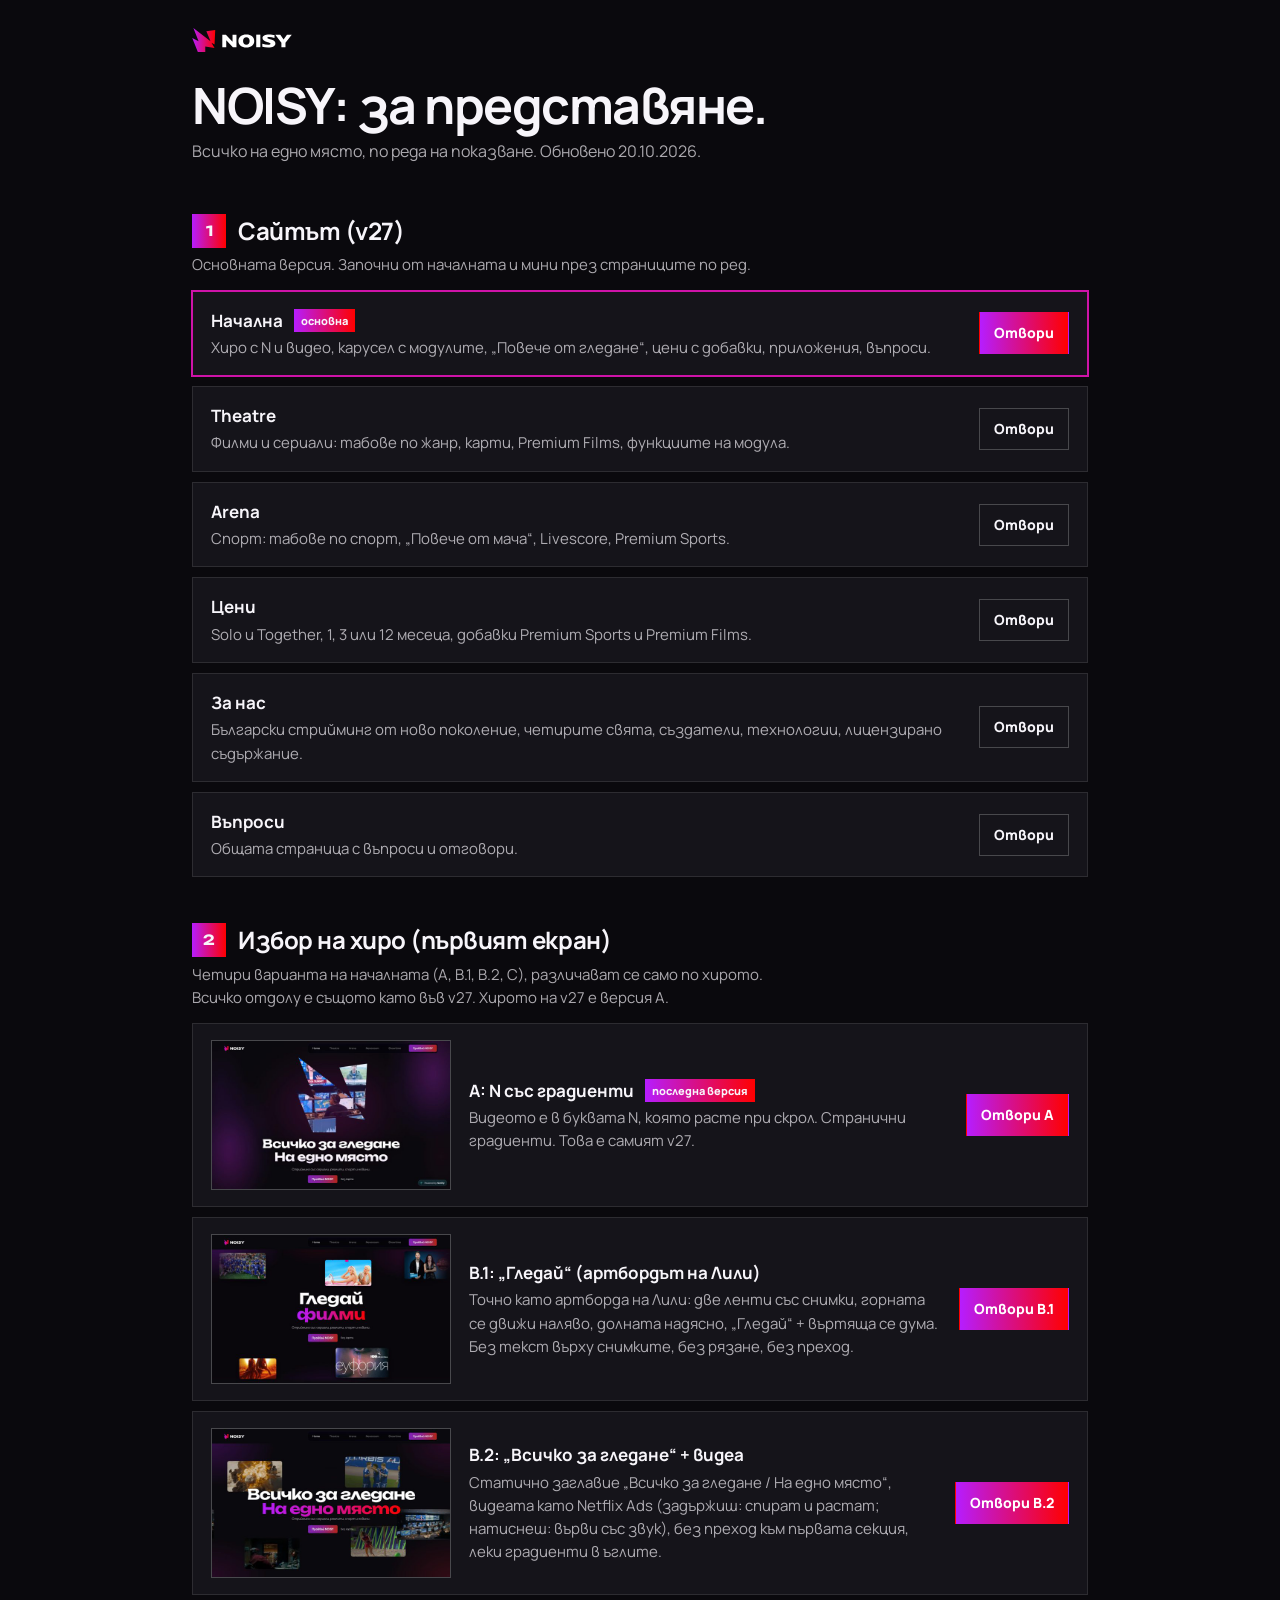
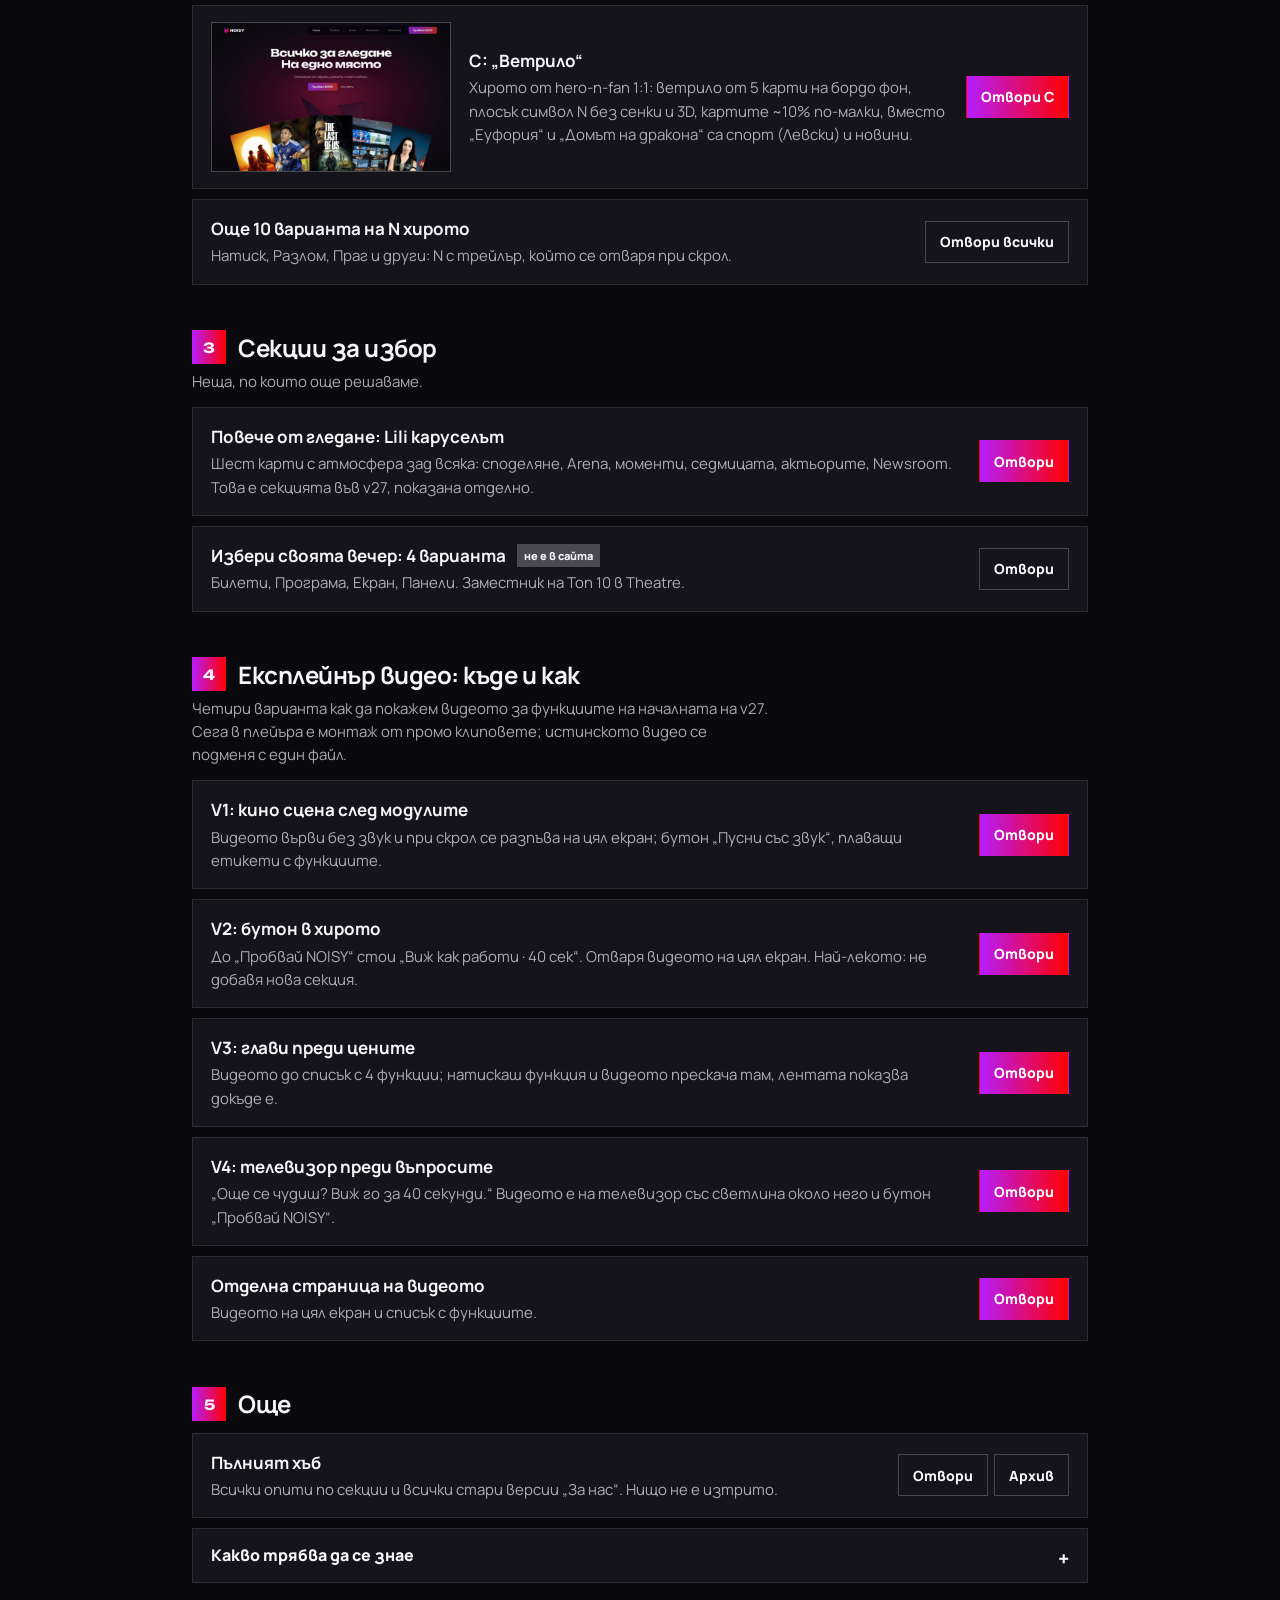
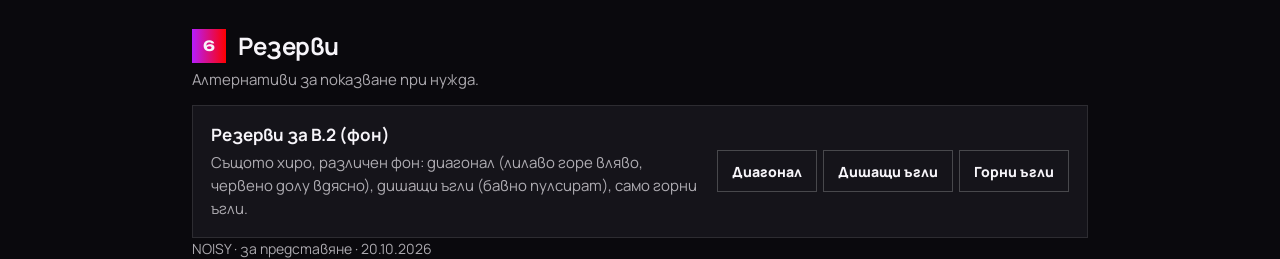
==== index.html @ 697de51c "NOISY hub" ====
<!doctype html>
<html lang="bg"><head><meta charset="utf-8"><meta name="viewport" content="width=device-width,initial-scale=1">
<title>NOISY · за представяне</title><meta name="robots" content="noindex,nofollow"><meta name="theme-color" content="#0A090D"><link rel="icon" type="image/svg+xml" href="assets/symbol.svg">
<link rel="preconnect" href="https://fonts.googleapis.com"><link rel="preconnect" href="https://fonts.gstatic.com" crossorigin><link href="https://fonts.googleapis.com/css2?family=Manrope:wght@400;500;600;700;800&family=Unbounded:wght@700&display=swap" rel="stylesheet">
<style>
:root{--bg:#0A090D;--card:#15141a;--ink:#F7F5FA;--mute:rgba(247,245,250,.68);--line:rgba(255,255,255,.1);--line2:rgba(255,255,255,.22);--spectrum:linear-gradient(90deg,#B61DFF,#CE13A8 33%,#FF0000);color-scheme:dark}
*{box-sizing:border-box}html{-webkit-text-size-adjust:100%;scroll-behavior:smooth}
body{margin:0;background:var(--bg);color:var(--ink);font:16px/1.55 Manrope,system-ui,sans-serif;-webkit-font-smoothing:antialiased}
a{color:inherit}.w{max-width:960px;margin:0 auto;padding:0 16px}@media(min-width:768px){.w{padding:0 32px}}
header{padding:28px 0 4px}header img{height:24px}
h1{font-size:clamp(30px,5vw,50px);line-height:1.05;letter-spacing:-.03em;margin:20px 0 8px}
.lead{color:var(--mute);max-width:60ch;margin:0}
section{padding:44px 0 0}
h2{font-size:24px;letter-spacing:-.02em;margin:0 0 4px;display:flex;align-items:center;gap:12px}
h2 .n{display:grid;place-items:center;width:34px;height:34px;flex:none;background:var(--spectrum);font:700 14px Unbounded,sans-serif}
.sub{color:var(--mute);margin:0 0 14px;max-width:64ch;font-size:15px}
.it{display:grid;gap:8px 18px;padding:16px 18px;background:var(--card);border:1px solid var(--line);margin-top:10px}
@media(min-width:760px){.it{grid-template-columns:1fr auto;align-items:center}}
.it b{font-size:17px}.it p{margin:2px 0 0;color:var(--mute);font-size:15px}
.it .go{display:flex;flex-wrap:wrap;gap:6px}
.it .go a,.btn{text-decoration:none;font-size:14px;font-weight:800;min-height:42px;display:inline-flex;align-items:center;padding:0 14px;border:1px solid var(--line2);white-space:nowrap}
.it .go a:hover,.btn:hover{background:#fff;color:#0A090D}
.it .go a.pri{background:var(--spectrum);border-color:transparent;color:#fff}
.it.main{border-color:#CE13A8;box-shadow:0 0 0 1px #CE13A8}
.tag{display:inline-block;font-size:11px;font-weight:800;padding:3px 7px;margin-left:8px;vertical-align:2px;background:var(--spectrum)}
.tag.g{background:#1F7A4D}.tag.x{background:#4a4950}
.three{display:grid;gap:10px;margin-top:10px}@media(min-width:760px){.three{grid-template-columns:repeat(2,1fr)}}@media(min-width:1000px){.three{grid-template-columns:repeat(4,1fr)}}
.three .it{margin-top:0;display:flex;flex-direction:column;justify-content:space-between;gap:14px}
.three .it .go{width:100%}.three .it .go a{flex:1;justify-content:center}
details{margin-top:10px;border:1px solid var(--line);background:var(--card)}summary{cursor:pointer;padding:14px 18px;font-weight:800;list-style:none}summary::-webkit-details-marker{display:none}summary::after{content:"+";float:right;font-size:20px}details[open] summary::after{content:"–"}
details .in{padding:0 18px 16px;color:var(--mute);font-size:15px}details .in li{margin:6px 0}
footer{padding:48px 0 72px;color:var(--mute);font-size:14px;display:flex;flex-wrap:wrap;gap:8px}
.opt{grid-template-columns:1fr!important}.opt .th{width:100%;height:auto;aspect-ratio:16/10;object-fit:cover;border:1px solid var(--line2)}@media(min-width:760px){.opt{grid-template-columns:240px 1fr auto!important}}</style></head><body>
<header><div class="w"><img src="assets/logo.svg" alt="NOISY" width="100" height="24">
<h1>NOISY: за представяне.</h1>
<p class="lead">Всичко на едно място, по реда на показване. Обновено 20.10.2026. </p></div></header>
<main class="w">

<section><h2><span class="n">1</span>Сайтът (v27)</h2><p class="sub">Основната версия. Започни от началната и мини през страниците по ред.</p>
<div class="it main"><div><b>Начална <span class="tag">основна</span></b><p>Хиро с N и видео, карусел с модулите, „Повече от гледане“, цени с добавки, приложения, въпроси.</p></div><div class="go"><a class="pri" href="https://noisy-v27.vercel.app/" target="_blank" rel="noopener">Отвори</a></div></div>
<div class="it"><div><b>Theatre</b><p>Филми и сериали: табове по жанр, карти, Premium Films, функциите на модула.</p></div><div class="go"><a href="https://noisy-v27.vercel.app/theatre.html" target="_blank" rel="noopener">Отвори</a></div></div>
<div class="it"><div><b>Arena</b><p>Спорт: табове по спорт, „Повече от мача“, Livescore, Premium Sports.</p></div><div class="go"><a href="https://noisy-v27.vercel.app/arena.html" target="_blank" rel="noopener">Отвори</a></div></div>
<div class="it"><div><b>Цени</b><p>Solo и Together, 1, 3 или 12 месеца, добавки Premium Sports и Premium Films.</p></div><div class="go"><a href="https://noisy-v27.vercel.app/ceni.html" target="_blank" rel="noopener">Отвори</a></div></div>
<div class="it"><div><b>За нас</b><p>Български стрийминг от ново поколение, четирите свята, създатели, технологии, лицензирано съдържание.</p></div><div class="go"><a href="https://noisy-v27.vercel.app/about.html" target="_blank" rel="noopener">Отвори</a></div></div>
<div class="it"><div><b>Въпроси</b><p>Общата страница с въпроси и отговори.</p></div><div class="go"><a href="https://noisy-v27.vercel.app/faq.html" target="_blank" rel="noopener">Отвори</a></div></div>
</section>

<section><h2><span class="n">2</span>Избор на хиро (първият екран)</h2><p class="sub">Четири варианта на началната (A, B.1, B.2, C), различават се само по хирото. Всичко отдолу е същото като във v27. Хирото на v27 е версия A.</p>
<div class="it opt"><img class="th" src="assets/opt-a.jpg?v=4" alt="" width="320" height="200" loading="lazy"><div><b>A: N със градиенти <span class="tag">последна версия</span></b><p>Видеото е в буквата N, която расте при скрол. Странични градиенти. Това е самият v27.</p></div><div class="go"><a class="pri" href="https://noisy-v27.vercel.app/" target="_blank" rel="noopener">Отвори A</a></div></div>
<div class="it opt"><img class="th" src="assets/opt-b1.jpg?v=4" alt="" width="320" height="200" loading="lazy"><div><b>B.1: „Гледай“ (артбордът на Лили)</b><p>Точно като артборда на Лили: две ленти със снимки, горната се движи наляво, долната надясно, „Гледай“ + въртяща се дума. Без текст върху снимките, без рязане, без преход.</p></div><div class="go"><a class="pri" href="https://noisy-home-b.vercel.app/" target="_blank" rel="noopener">Отвори B.1</a></div></div>
<div class="it opt"><img class="th" src="assets/opt-b2.jpg?v=4" alt="" width="320" height="200" loading="lazy"><div><b>B.2: „Всичко за гледане“ + видеа</b><p>Статично заглавие „Всичко за гледане / На едно място“, видеата като Netflix Ads (задържиш: спират и растат; натиснеш: върви със звук), без преход към първата секция, леки градиенти в ъглите.</p></div><div class="go"><a class="pri" href="https://noisy-home-b.vercel.app/b2.html" target="_blank" rel="noopener">Отвори B.2</a></div></div>
<div class="it opt"><img class="th" src="assets/opt-c.jpg?v=4" alt="" width="320" height="200" loading="lazy"><div><b>C: „Ветрило“</b><p>Хирото от hero-n-fan 1:1: ветрило от 5 карти на бордо фон, плосък символ N без сенки и 3D, картите ~10% по-малки, вместо „Еуфория“ и „Домът на дракона“ са спорт (Левски) и новини.</p></div><div class="go"><a class="pri" href="https://noisy-home-c.vercel.app/" target="_blank" rel="noopener">Отвори C</a></div></div>
<div class="it"><div><b>Още 10 варианта на N хирото</b><p>Натиск, Разлом, Праг и други: N с трейлър, който се отваря при скрол.</p></div><div class="go"><a href="https://noisy-hero-n.vercel.app/" target="_blank" rel="noopener">Отвори всички</a></div></div>
</section>

<section><h2><span class="n">3</span>Секции за избор</h2><p class="sub">Неща, по които още решаваме.</p>
<div class="it"><div><b>Повече от гледане: Lili каруселът</b><p>Шест карти с атмосфера зад всяка: споделяне, Arena, моменти, седмицата, актьорите, Newsroom. Това е секцията във v27, показана отделно.</p></div><div class="go"><a class="pri" href="https://noisy-lili-fx.vercel.app/gradients.html" target="_blank" rel="noopener">Отвори</a></div></div>
<div class="it"><div><b>Избери своята вечер: 4 варианта <span class="tag x">не е в сайта</span></b><p>Билети, Програма, Екран, Панели. Заместник на Топ 10 в Theatre.</p></div><div class="go"><a href="https://noisy-evening-variants.vercel.app/" target="_blank" rel="noopener">Отвори</a></div></div>
</section>

<section><h2><span class="n">4</span>Експлейнър видео: къде и как</h2><p class="sub">Четири варианта как да покажем видеото за функциите на началната на v27. Сега в плейъра е монтаж от промо клиповете; истинското видео се подменя с един файл.</p>
<div class="it"><div><b>V1: кино сцена след модулите</b><p>Видеото върви без звук и при скрол се разпъва на цял екран; бутон „Пусни със звук“, плаващи етикети с функциите.</p></div><div class="go"><a class="pri" href="https://noisy-v27.vercel.app/home-video.html" target="_blank" rel="noopener">Отвори</a></div></div>
<div class="it"><div><b>V2: бутон в хирото</b><p>До „Пробвай NOISY“ стои „Виж как работи · 40 сек“. Отваря видеото на цял екран. Най-лекото: не добавя нова секция.</p></div><div class="go"><a class="pri" href="https://noisy-v27.vercel.app/video-v2.html" target="_blank" rel="noopener">Отвори</a></div></div>
<div class="it"><div><b>V3: глави преди цените</b><p>Видеото до списък с 4 функции; натискаш функция и видеото прескача там, лентата показва докъде е.</p></div><div class="go"><a class="pri" href="https://noisy-v27.vercel.app/video-v3.html" target="_blank" rel="noopener">Отвори</a></div></div>
<div class="it"><div><b>V4: телевизор преди въпросите</b><p>„Още се чудиш? Виж го за 40 секунди.“ Видеото е на телевизор със светлина около него и бутон „Пробвай NOISY“.</p></div><div class="go"><a class="pri" href="https://noisy-v27.vercel.app/video-v4.html" target="_blank" rel="noopener">Отвори</a></div></div>
<div class="it"><div><b>Отделна страница на видеото</b><p>Видеото на цял екран и списък с функциите.</p></div><div class="go"><a class="pri" href="https://noisy-v27.vercel.app/video.html" target="_blank" rel="noopener">Отвори</a></div></div>
</section>
<section><h2><span class="n">5</span>Още</h2>
<div class="it"><div><b>Пълният хъб</b><p>Всички опити по секции и всички стари версии „За нас“. Нищо не е изтрито.</p></div><div class="go"><a href="vsichko.html" target="_blank" rel="noopener">Отвори</a><a href="arhiv.html" target="_blank" rel="noopener">Архив</a></div></div>
<details><summary>Какво трябва да се знае</summary><div class="in"><ul>
<li>v27 е основната версия. Живата v26 е по-стара: добавките и Arena там не са както във v27.</li>
<li>Livescore в Arena е на английски (по дизайн).</li>
<li>„Избери своята вечер“ и „примерна вечер / For You“ още не са в сайта.</li>
<li>Хирото на Theatre има вградени черни ленти и логото „max“ в самия клип.</li>
<li>Тествано на лаптоп (1440px) и телефон (390px) в браузър. Не е гледано на истински телефон.</li>
<li>Иконата на Rotten Tomatoes е рисувана; преди публичен лаунч трябва лицензиран файл.</li>
</ul></div></details>
</section>
<section><h2><span class="n">6</span>Резерви</h2><p class="sub">Алтернативи за показване при нужда.</p>
<div class="it sm"><div><b>Резерви за B.2 (фон)</b><p>Същото хиро, различен фон: диагонал (лилаво горе вляво, червено долу вдясно), дишащи ъгли (бавно пулсират), само горни ъгли.</p></div><div class="go"><a href="https://noisy-home-b.vercel.app/b2-diag.html" target="_blank" rel="noopener">Диагонал</a><a href="https://noisy-home-b.vercel.app/b2-breath.html" target="_blank" rel="noopener">Дишащи ъгли</a><a href="https://noisy-home-b.vercel.app/b2-top.html" target="_blank" rel="noopener">Горни ъгли</a></div></div>
</section>
</main>
<footer class="w"><span>NOISY · за представяне · 20.10.2026</span></footer>
</body></html>
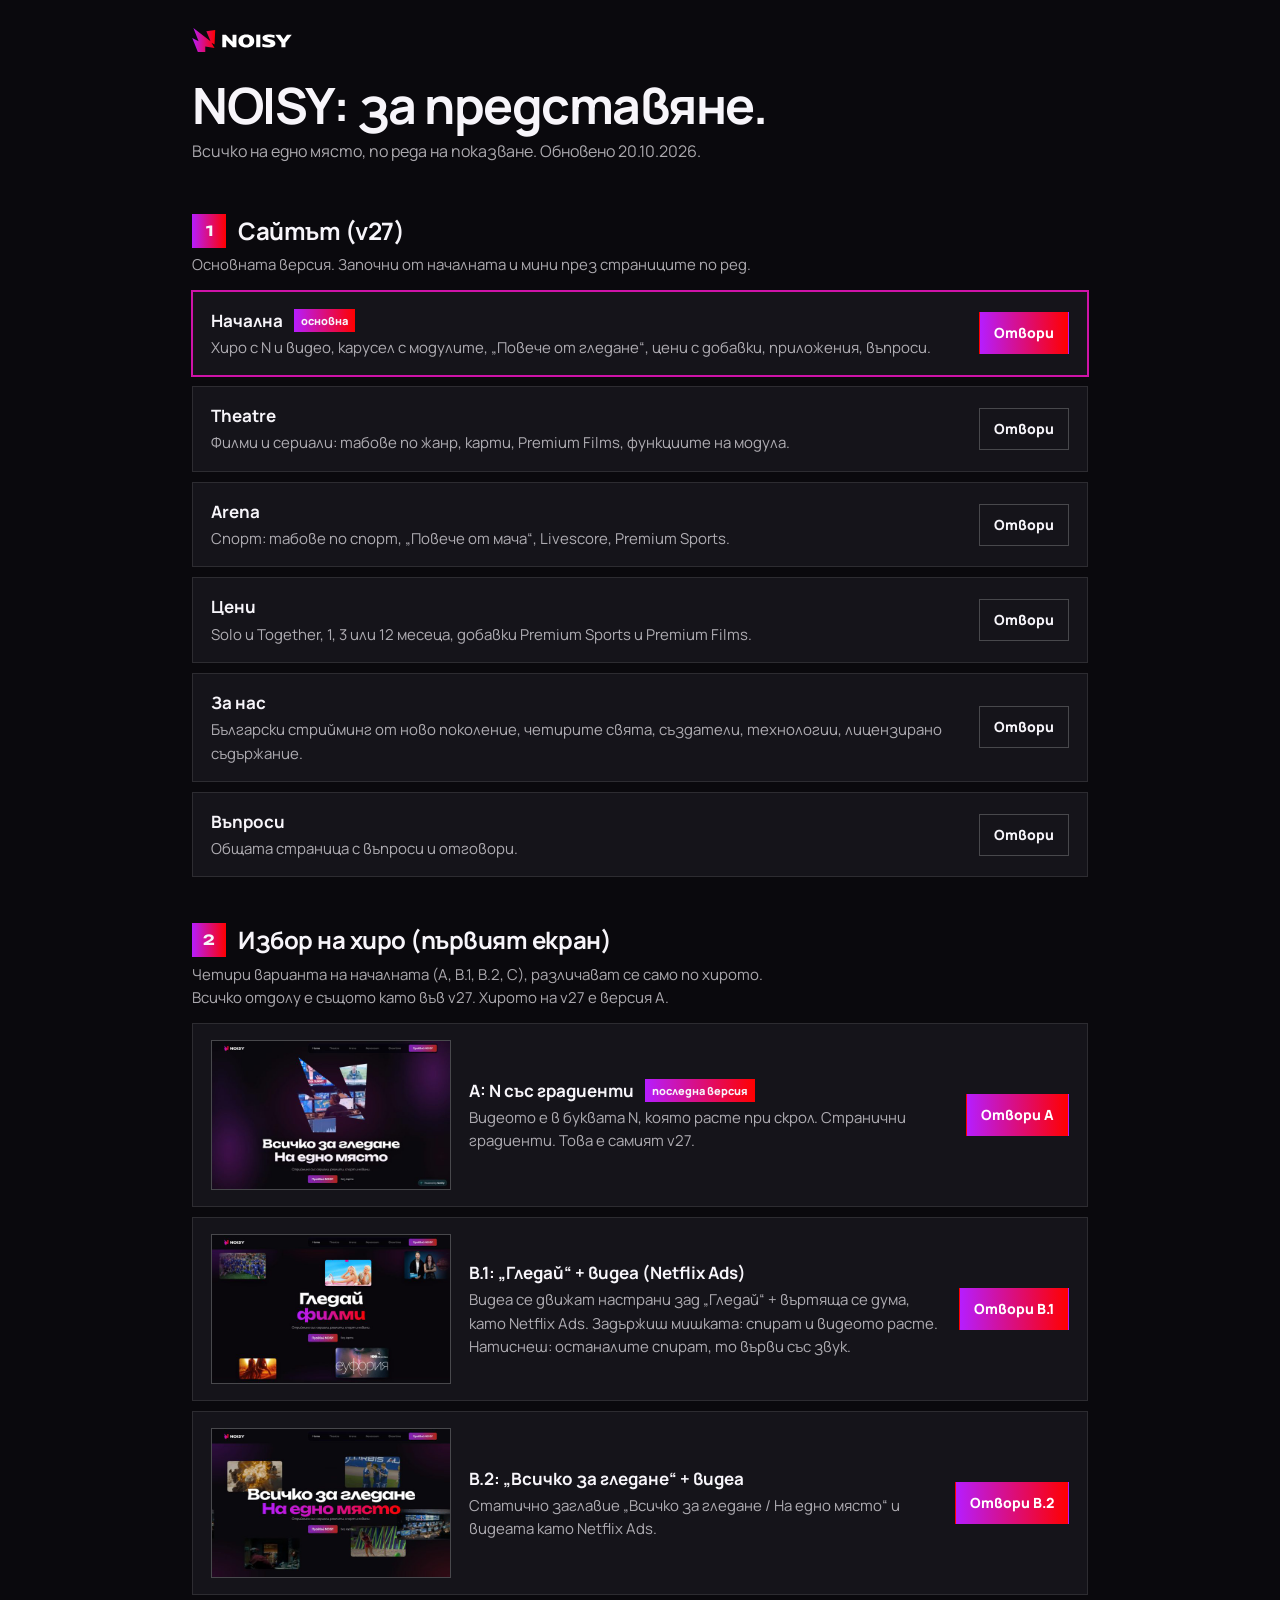
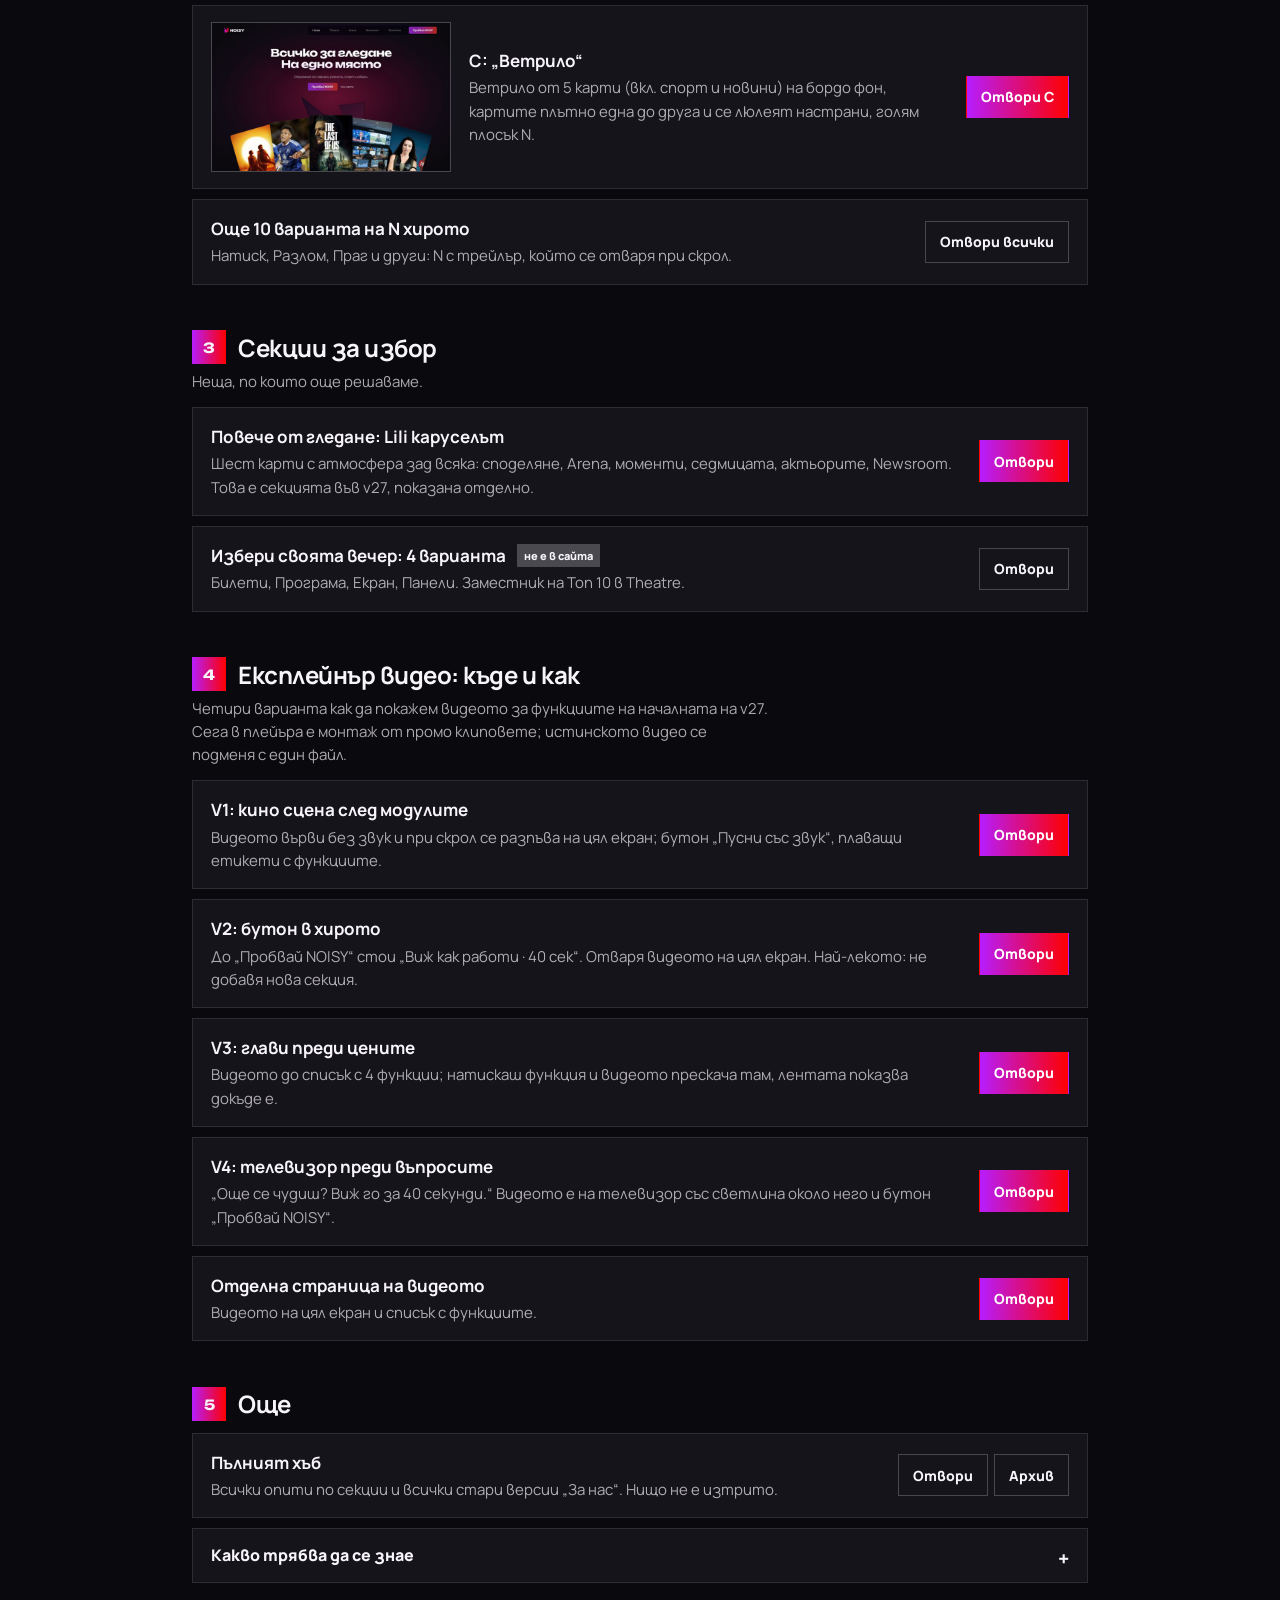
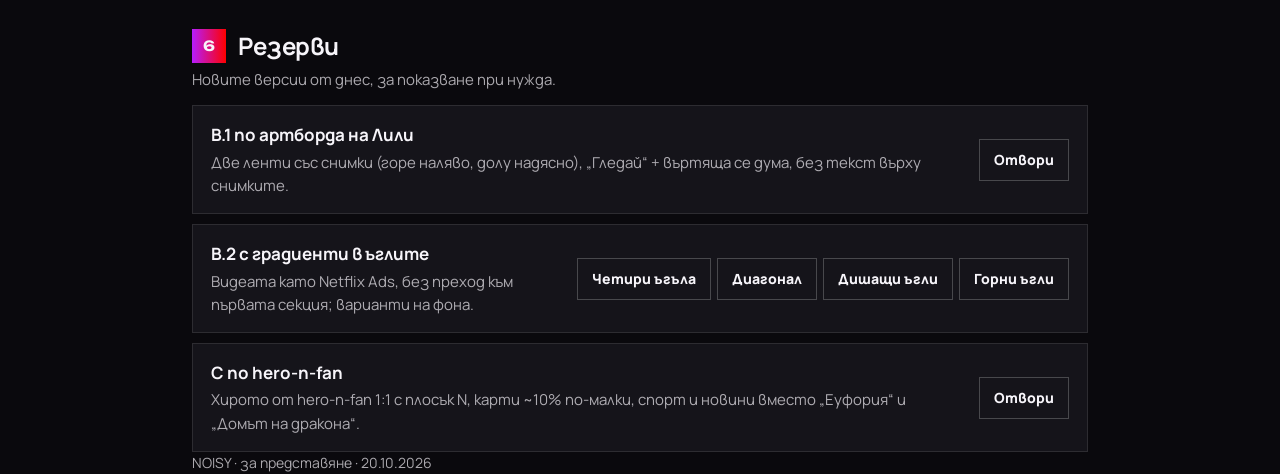
==== commit 31b533f2: "hub: main = previous versions, today's new in Reserves; B/C on GitHub Pages" ====
--- a/index.html
+++ b/index.html
@@ -47,9 +47,9 @@
 
 <section><h2><span class="n">2</span>Избор на хиро (първият екран)</h2><p class="sub">Четири варианта на началната (A, B.1, B.2, C), различават се само по хирото. Всичко отдолу е същото като във v27. Хирото на v27 е версия A.</p>
 <div class="it opt"><img class="th" src="assets/opt-a.jpg?v=4" alt="" width="320" height="200" loading="lazy"><div><b>A: N със градиенти <span class="tag">последна версия</span></b><p>Видеото е в буквата N, която расте при скрол. Странични градиенти. Това е самият v27.</p></div><div class="go"><a class="pri" href="https://noisy-v27.vercel.app/" target="_blank" rel="noopener">Отвори A</a></div></div>
-<div class="it opt"><img class="th" src="assets/opt-b1.jpg?v=4" alt="" width="320" height="200" loading="lazy"><div><b>B.1: „Гледай“ (артбордът на Лили)</b><p>Точно като артборда на Лили: две ленти със снимки, горната се движи наляво, долната надясно, „Гледай“ + въртяща се дума. Без текст върху снимките, без рязане, без преход.</p></div><div class="go"><a class="pri" href="https://noisy-home-b.vercel.app/" target="_blank" rel="noopener">Отвори B.1</a></div></div>
-<div class="it opt"><img class="th" src="assets/opt-b2.jpg?v=4" alt="" width="320" height="200" loading="lazy"><div><b>B.2: „Всичко за гледане“ + видеа</b><p>Статично заглавие „Всичко за гледане / На едно място“, видеата като Netflix Ads (задържиш: спират и растат; натиснеш: върви със звук), без преход към първата секция, леки градиенти в ъглите.</p></div><div class="go"><a class="pri" href="https://noisy-home-b.vercel.app/b2.html" target="_blank" rel="noopener">Отвори B.2</a></div></div>
-<div class="it opt"><img class="th" src="assets/opt-c.jpg?v=4" alt="" width="320" height="200" loading="lazy"><div><b>C: „Ветрило“</b><p>Хирото от hero-n-fan 1:1: ветрило от 5 карти на бордо фон, плосък символ N без сенки и 3D, картите ~10% по-малки, вместо „Еуфория“ и „Домът на дракона“ са спорт (Левски) и новини.</p></div><div class="go"><a class="pri" href="https://noisy-home-c.vercel.app/" target="_blank" rel="noopener">Отвори C</a></div></div>
+<div class="it opt"><img class="th" src="assets/opt-b1.jpg?v=4" alt="" width="320" height="200" loading="lazy"><div><b>B.1: „Гледай“ + видеа (Netflix Ads)</b><p>Видеа се движат настрани зад „Гледай“ + въртяща се дума, като Netflix Ads. Задържиш мишката: спират и видеото расте. Натиснеш: останалите спират, то върви със звук.</p></div><div class="go"><a class="pri" href="https://bukizvqra.github.io/noisy-home-b/" target="_blank" rel="noopener">Отвори B.1</a></div></div>
+<div class="it opt"><img class="th" src="assets/opt-b2.jpg?v=4" alt="" width="320" height="200" loading="lazy"><div><b>B.2: „Всичко за гледане“ + видеа</b><p>Статично заглавие „Всичко за гледане / На едно място“ и видеата като Netflix Ads.</p></div><div class="go"><a class="pri" href="https://bukizvqra.github.io/noisy-home-b/b2.html" target="_blank" rel="noopener">Отвори B.2</a></div></div>
+<div class="it opt"><img class="th" src="assets/opt-c.jpg?v=4" alt="" width="320" height="200" loading="lazy"><div><b>C: „Ветрило“</b><p>Ветрило от 5 карти (вкл. спорт и новини) на бордо фон, картите плътно една до друга и се люлеят настрани, голям плосък N.</p></div><div class="go"><a class="pri" href="https://bukizvqra.github.io/noisy-home-c/" target="_blank" rel="noopener">Отвори C</a></div></div>
 <div class="it"><div><b>Още 10 варианта на N хирото</b><p>Натиск, Разлом, Праг и други: N с трейлър, който се отваря при скрол.</p></div><div class="go"><a href="https://noisy-hero-n.vercel.app/" target="_blank" rel="noopener">Отвори всички</a></div></div>
 </section>
 
@@ -76,8 +76,10 @@
 <li>Иконата на Rotten Tomatoes е рисувана; преди публичен лаунч трябва лицензиран файл.</li>
 </ul></div></details>
 </section>
-<section><h2><span class="n">6</span>Резерви</h2><p class="sub">Алтернативи за показване при нужда.</p>
-<div class="it sm"><div><b>Резерви за B.2 (фон)</b><p>Същото хиро, различен фон: диагонал (лилаво горе вляво, червено долу вдясно), дишащи ъгли (бавно пулсират), само горни ъгли.</p></div><div class="go"><a href="https://noisy-home-b.vercel.app/b2-diag.html" target="_blank" rel="noopener">Диагонал</a><a href="https://noisy-home-b.vercel.app/b2-breath.html" target="_blank" rel="noopener">Дишащи ъгли</a><a href="https://noisy-home-b.vercel.app/b2-top.html" target="_blank" rel="noopener">Горни ъгли</a></div></div>
+<section><h2><span class="n">6</span>Резерви</h2><p class="sub">Новите версии от днес, за показване при нужда.</p>
+<div class="it sm"><div><b>B.1 по артборда на Лили</b><p>Две ленти със снимки (горе наляво, долу надясно), „Гледай“ + въртяща се дума, без текст върху снимките.</p></div><div class="go"><a href="https://bukizvqra.github.io/noisy-home-b/b1-lili.html" target="_blank" rel="noopener">Отвори</a></div></div>
+<div class="it sm"><div><b>B.2 с градиенти в ъглите</b><p>Видеата като Netflix Ads, без преход към първата секция; варианти на фона.</p></div><div class="go"><a href="https://bukizvqra.github.io/noisy-home-b/b2-corners.html" target="_blank" rel="noopener">Четири ъгъла</a><a href="https://bukizvqra.github.io/noisy-home-b/b2-diag.html" target="_blank" rel="noopener">Диагонал</a><a href="https://bukizvqra.github.io/noisy-home-b/b2-breath.html" target="_blank" rel="noopener">Дишащи ъгли</a><a href="https://bukizvqra.github.io/noisy-home-b/b2-top.html" target="_blank" rel="noopener">Горни ъгли</a></div></div>
+<div class="it sm"><div><b>C по hero-n-fan</b><p>Хирото от hero-n-fan 1:1 с плосък N, карти ~10% по-малки, спорт и новини вместо „Еуфория“ и „Домът на дракона“.</p></div><div class="go"><a href="https://bukizvqra.github.io/noisy-home-c/fan.html" target="_blank" rel="noopener">Отвори</a></div></div>
 </section>
 </main>
 <footer class="w"><span>NOISY · за представяне · 20.10.2026</span></footer>
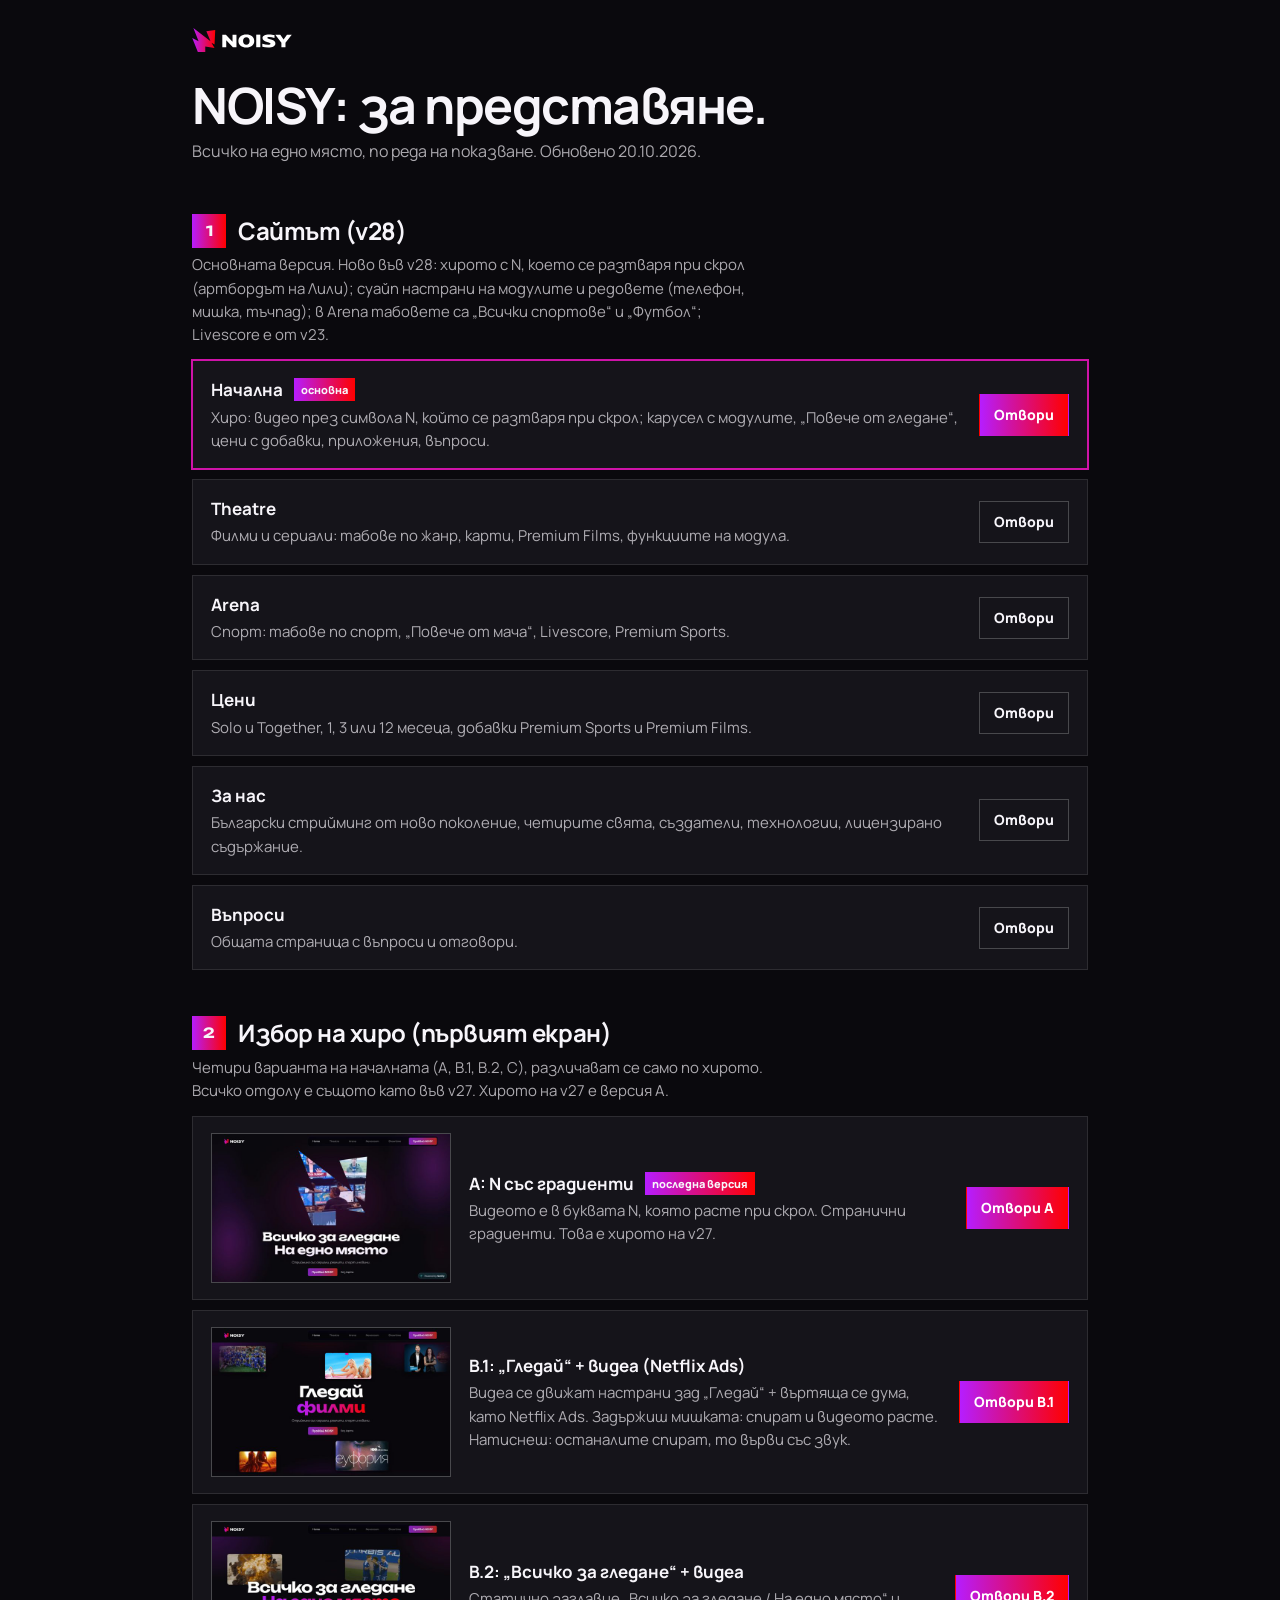
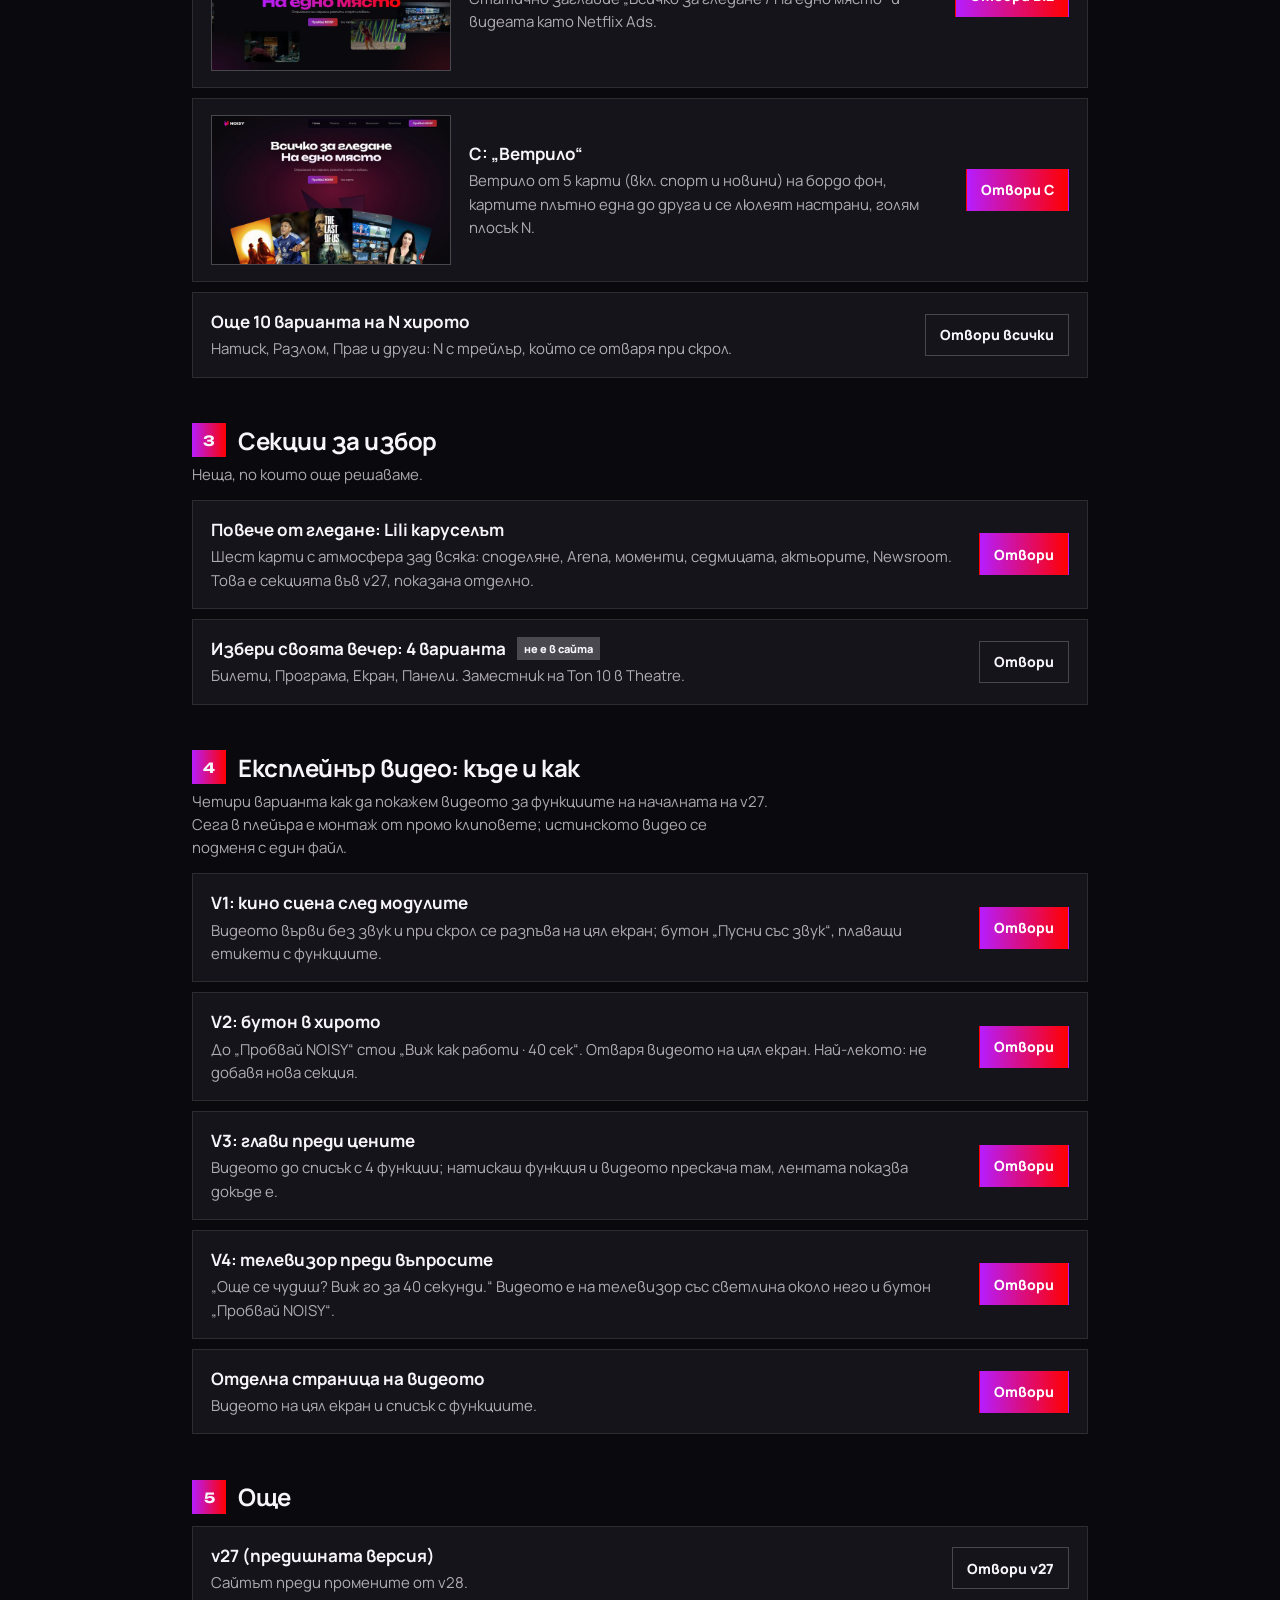
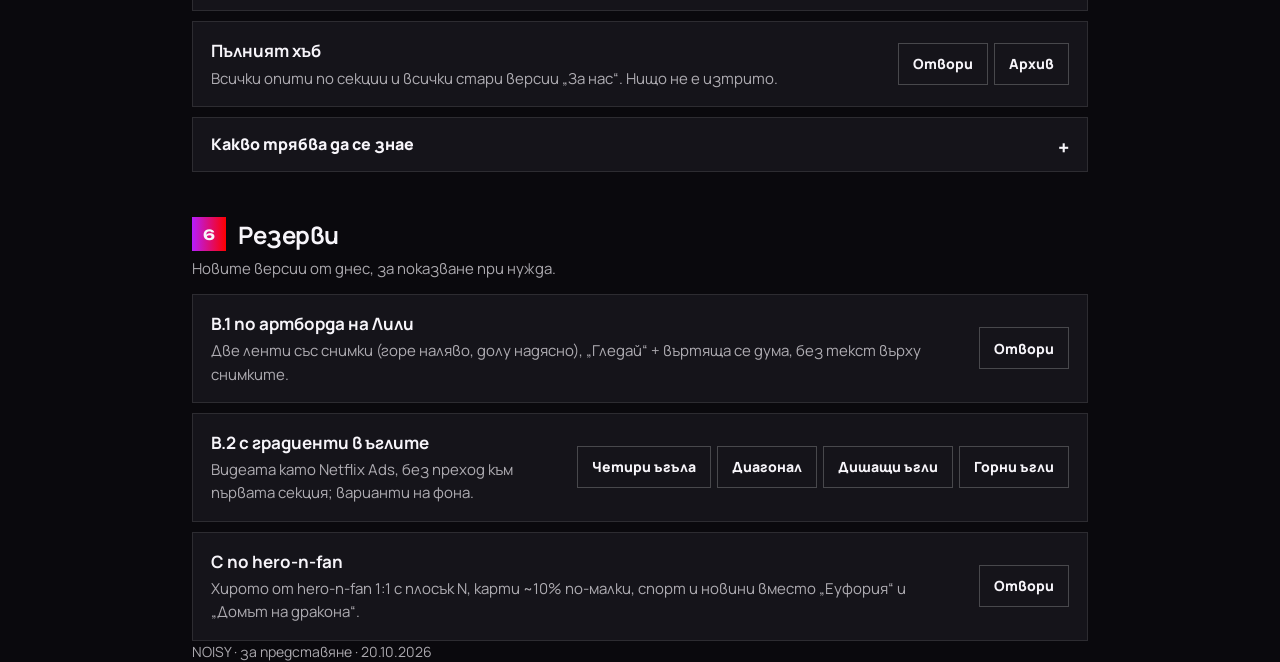
==== commit 42c8d811: "hub: v28" ====
--- a/index.html
+++ b/index.html
@@ -36,17 +36,17 @@
 <p class="lead">Всичко на едно място, по реда на показване. Обновено 20.10.2026. </p></div></header>
 <main class="w">
 
-<section><h2><span class="n">1</span>Сайтът (v27)</h2><p class="sub">Основната версия. Започни от началната и мини през страниците по ред.</p>
-<div class="it main"><div><b>Начална <span class="tag">основна</span></b><p>Хиро с N и видео, карусел с модулите, „Повече от гледане“, цени с добавки, приложения, въпроси.</p></div><div class="go"><a class="pri" href="https://noisy-v27.vercel.app/" target="_blank" rel="noopener">Отвори</a></div></div>
-<div class="it"><div><b>Theatre</b><p>Филми и сериали: табове по жанр, карти, Premium Films, функциите на модула.</p></div><div class="go"><a href="https://noisy-v27.vercel.app/theatre.html" target="_blank" rel="noopener">Отвори</a></div></div>
-<div class="it"><div><b>Arena</b><p>Спорт: табове по спорт, „Повече от мача“, Livescore, Premium Sports.</p></div><div class="go"><a href="https://noisy-v27.vercel.app/arena.html" target="_blank" rel="noopener">Отвори</a></div></div>
-<div class="it"><div><b>Цени</b><p>Solo и Together, 1, 3 или 12 месеца, добавки Premium Sports и Premium Films.</p></div><div class="go"><a href="https://noisy-v27.vercel.app/ceni.html" target="_blank" rel="noopener">Отвори</a></div></div>
-<div class="it"><div><b>За нас</b><p>Български стрийминг от ново поколение, четирите свята, създатели, технологии, лицензирано съдържание.</p></div><div class="go"><a href="https://noisy-v27.vercel.app/about.html" target="_blank" rel="noopener">Отвори</a></div></div>
-<div class="it"><div><b>Въпроси</b><p>Общата страница с въпроси и отговори.</p></div><div class="go"><a href="https://noisy-v27.vercel.app/faq.html" target="_blank" rel="noopener">Отвори</a></div></div>
+<section><h2><span class="n">1</span>Сайтът (v28)</h2><p class="sub">Основната версия. Ново във v28: хирото с N, което се разтваря при скрол (артбордът на Лили); суайп настрани на модулите и редовете (телефон, мишка, тъчпад); в Arena табовете са „Всички спортове“ и „Футбол“; Livescore е от v23.</p>
+<div class="it main"><div><b>Начална <span class="tag">основна</span></b><p>Хиро: видео през символа N, който се разтваря при скрол; карусел с модулите, „Повече от гледане“, цени с добавки, приложения, въпроси.</p></div><div class="go"><a class="pri" href="https://bukizvqra.github.io/noisy-v28/" target="_blank" rel="noopener">Отвори</a></div></div>
+<div class="it"><div><b>Theatre</b><p>Филми и сериали: табове по жанр, карти, Premium Films, функциите на модула.</p></div><div class="go"><a href="https://bukizvqra.github.io/noisy-v28/theatre.html" target="_blank" rel="noopener">Отвори</a></div></div>
+<div class="it"><div><b>Arena</b><p>Спорт: табове по спорт, „Повече от мача“, Livescore, Premium Sports.</p></div><div class="go"><a href="https://bukizvqra.github.io/noisy-v28/arena.html" target="_blank" rel="noopener">Отвори</a></div></div>
+<div class="it"><div><b>Цени</b><p>Solo и Together, 1, 3 или 12 месеца, добавки Premium Sports и Premium Films.</p></div><div class="go"><a href="https://bukizvqra.github.io/noisy-v28/ceni.html" target="_blank" rel="noopener">Отвори</a></div></div>
+<div class="it"><div><b>За нас</b><p>Български стрийминг от ново поколение, четирите свята, създатели, технологии, лицензирано съдържание.</p></div><div class="go"><a href="https://bukizvqra.github.io/noisy-v28/about.html" target="_blank" rel="noopener">Отвори</a></div></div>
+<div class="it"><div><b>Въпроси</b><p>Общата страница с въпроси и отговори.</p></div><div class="go"><a href="https://bukizvqra.github.io/noisy-v28/faq.html" target="_blank" rel="noopener">Отвори</a></div></div>
 </section>
 
 <section><h2><span class="n">2</span>Избор на хиро (първият екран)</h2><p class="sub">Четири варианта на началната (A, B.1, B.2, C), различават се само по хирото. Всичко отдолу е същото като във v27. Хирото на v27 е версия A.</p>
-<div class="it opt"><img class="th" src="assets/opt-a.jpg?v=4" alt="" width="320" height="200" loading="lazy"><div><b>A: N със градиенти <span class="tag">последна версия</span></b><p>Видеото е в буквата N, която расте при скрол. Странични градиенти. Това е самият v27.</p></div><div class="go"><a class="pri" href="https://noisy-v27.vercel.app/" target="_blank" rel="noopener">Отвори A</a></div></div>
+<div class="it opt"><img class="th" src="assets/opt-a.jpg?v=4" alt="" width="320" height="200" loading="lazy"><div><b>A: N със градиенти <span class="tag">последна версия</span></b><p>Видеото е в буквата N, която расте при скрол. Странични градиенти. Това е хирото на v27.</p></div><div class="go"><a class="pri" href="https://noisy-v27.vercel.app/" target="_blank" rel="noopener">Отвори A</a></div></div>
 <div class="it opt"><img class="th" src="assets/opt-b1.jpg?v=4" alt="" width="320" height="200" loading="lazy"><div><b>B.1: „Гледай“ + видеа (Netflix Ads)</b><p>Видеа се движат настрани зад „Гледай“ + въртяща се дума, като Netflix Ads. Задържиш мишката: спират и видеото расте. Натиснеш: останалите спират, то върви със звук.</p></div><div class="go"><a class="pri" href="https://bukizvqra.github.io/noisy-home-b/" target="_blank" rel="noopener">Отвори B.1</a></div></div>
 <div class="it opt"><img class="th" src="assets/opt-b2.jpg?v=4" alt="" width="320" height="200" loading="lazy"><div><b>B.2: „Всичко за гледане“ + видеа</b><p>Статично заглавие „Всичко за гледане / На едно място“ и видеата като Netflix Ads.</p></div><div class="go"><a class="pri" href="https://bukizvqra.github.io/noisy-home-b/b2.html" target="_blank" rel="noopener">Отвори B.2</a></div></div>
 <div class="it opt"><img class="th" src="assets/opt-c.jpg?v=4" alt="" width="320" height="200" loading="lazy"><div><b>C: „Ветрило“</b><p>Ветрило от 5 карти (вкл. спорт и новини) на бордо фон, картите плътно една до друга и се люлеят настрани, голям плосък N.</p></div><div class="go"><a class="pri" href="https://bukizvqra.github.io/noisy-home-c/" target="_blank" rel="noopener">Отвори C</a></div></div>
@@ -66,6 +66,7 @@
 <div class="it"><div><b>Отделна страница на видеото</b><p>Видеото на цял екран и списък с функциите.</p></div><div class="go"><a class="pri" href="https://noisy-v27.vercel.app/video.html" target="_blank" rel="noopener">Отвори</a></div></div>
 </section>
 <section><h2><span class="n">5</span>Още</h2>
+<div class="it"><div><b>v27 (предишната версия)</b><p>Сайтът преди промените от v28.</p></div><div class="go"><a href="https://noisy-v27.vercel.app/" target="_blank" rel="noopener">Отвори v27</a></div></div>
 <div class="it"><div><b>Пълният хъб</b><p>Всички опити по секции и всички стари версии „За нас“. Нищо не е изтрито.</p></div><div class="go"><a href="vsichko.html" target="_blank" rel="noopener">Отвори</a><a href="arhiv.html" target="_blank" rel="noopener">Архив</a></div></div>
 <details><summary>Какво трябва да се знае</summary><div class="in"><ul>
 <li>v27 е основната версия. Живата v26 е по-стара: добавките и Arena там не са както във v27.</li>
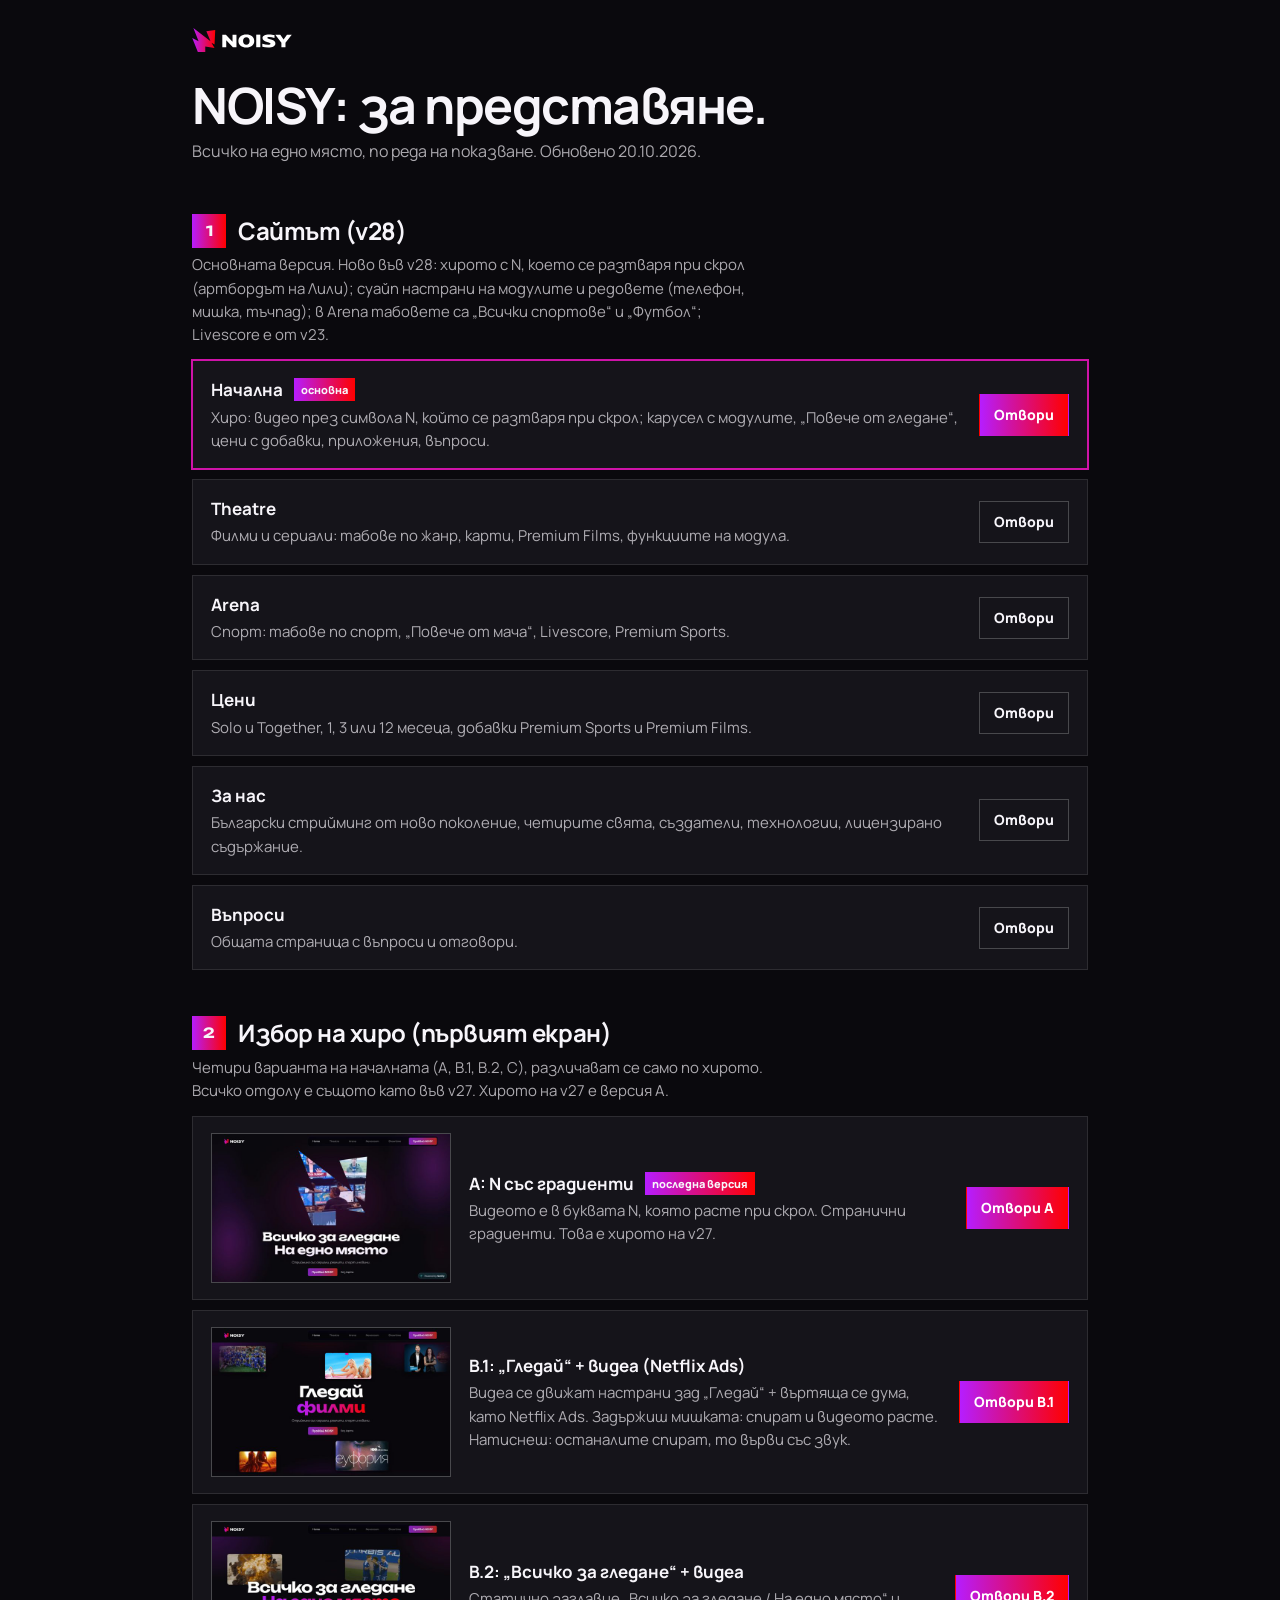
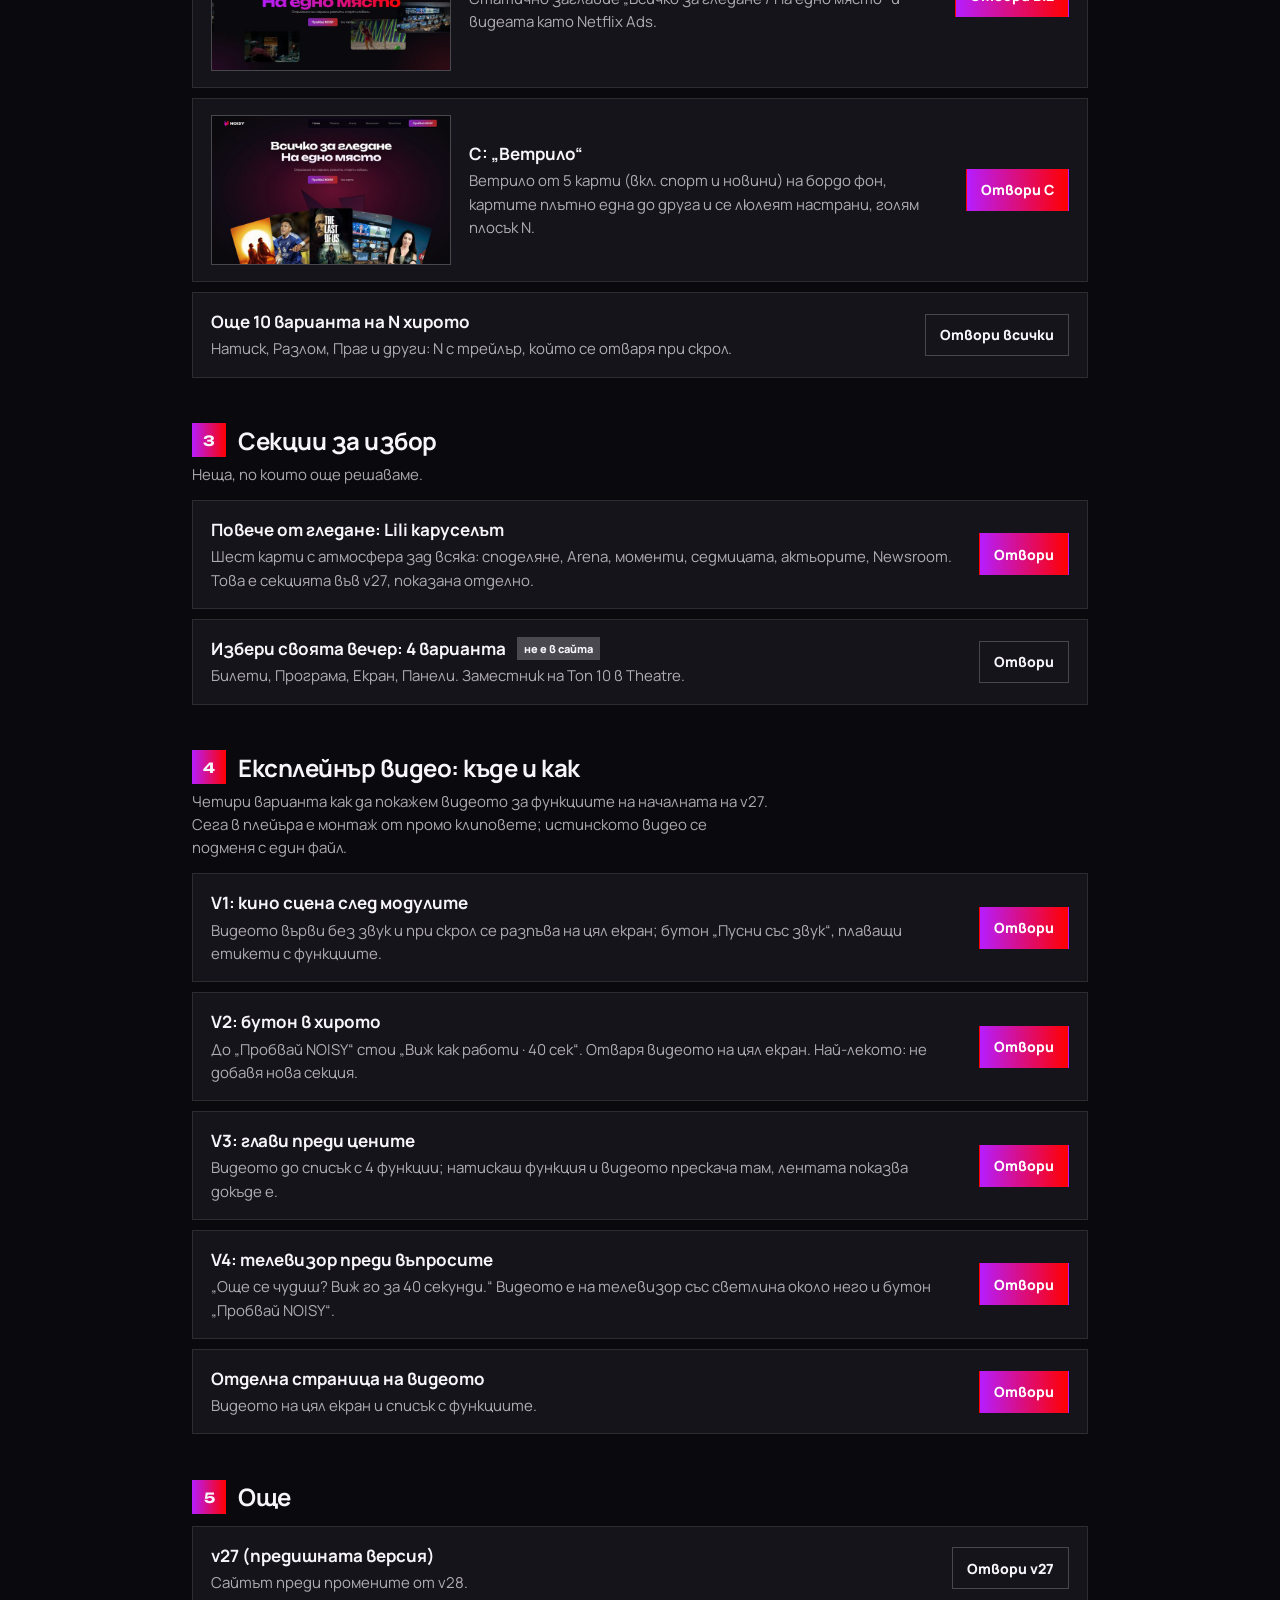
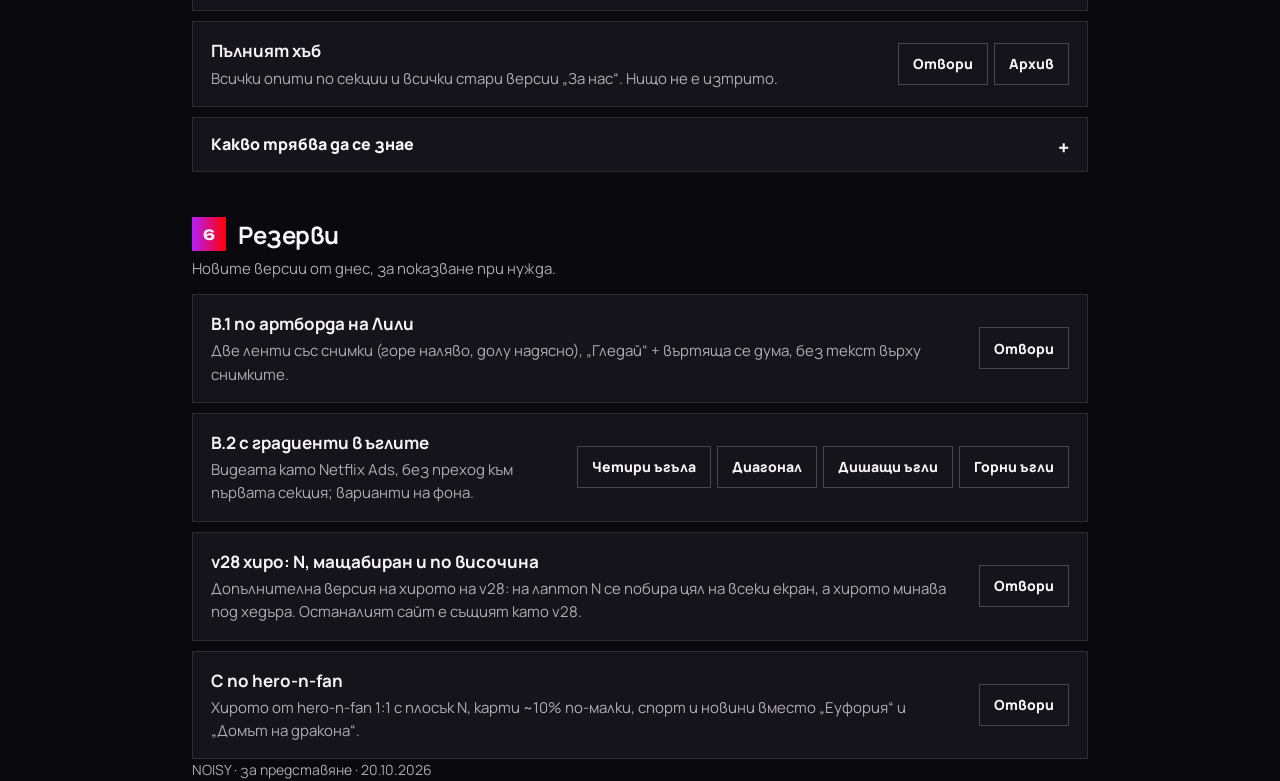
==== commit 263cdc6f: "hub: add v28 hero-alt under reserves Co-Authored-By: Claude Opus 5.5 <noreply@anthropic.com>" ====
--- a/index.html
+++ b/index.html
@@ -80,6 +80,7 @@
 <section><h2><span class="n">6</span>Резерви</h2><p class="sub">Новите версии от днес, за показване при нужда.</p>
 <div class="it sm"><div><b>B.1 по артборда на Лили</b><p>Две ленти със снимки (горе наляво, долу надясно), „Гледай“ + въртяща се дума, без текст върху снимките.</p></div><div class="go"><a href="https://bukizvqra.github.io/noisy-home-b/b1-lili.html" target="_blank" rel="noopener">Отвори</a></div></div>
 <div class="it sm"><div><b>B.2 с градиенти в ъглите</b><p>Видеата като Netflix Ads, без преход към първата секция; варианти на фона.</p></div><div class="go"><a href="https://bukizvqra.github.io/noisy-home-b/b2-corners.html" target="_blank" rel="noopener">Четири ъгъла</a><a href="https://bukizvqra.github.io/noisy-home-b/b2-diag.html" target="_blank" rel="noopener">Диагонал</a><a href="https://bukizvqra.github.io/noisy-home-b/b2-breath.html" target="_blank" rel="noopener">Дишащи ъгли</a><a href="https://bukizvqra.github.io/noisy-home-b/b2-top.html" target="_blank" rel="noopener">Горни ъгли</a></div></div>
+<div class="it sm"><div><b>v28 хиро: N, мащабиран и по височина</b><p>Допълнителна версия на хирото на v28: на лаптоп N се побира цял на всеки екран, а хирото минава под хедъра. Останалият сайт е същият като v28.</p></div><div class="go"><a href="https://bukizvqra.github.io/noisy-v28/hero-alt.html" target="_blank" rel="noopener">Отвори</a></div></div>
 <div class="it sm"><div><b>C по hero-n-fan</b><p>Хирото от hero-n-fan 1:1 с плосък N, карти ~10% по-малки, спорт и новини вместо „Еуфория“ и „Домът на дракона“.</p></div><div class="go"><a href="https://bukizvqra.github.io/noisy-home-c/fan.html" target="_blank" rel="noopener">Отвори</a></div></div>
 </section>
 </main>
